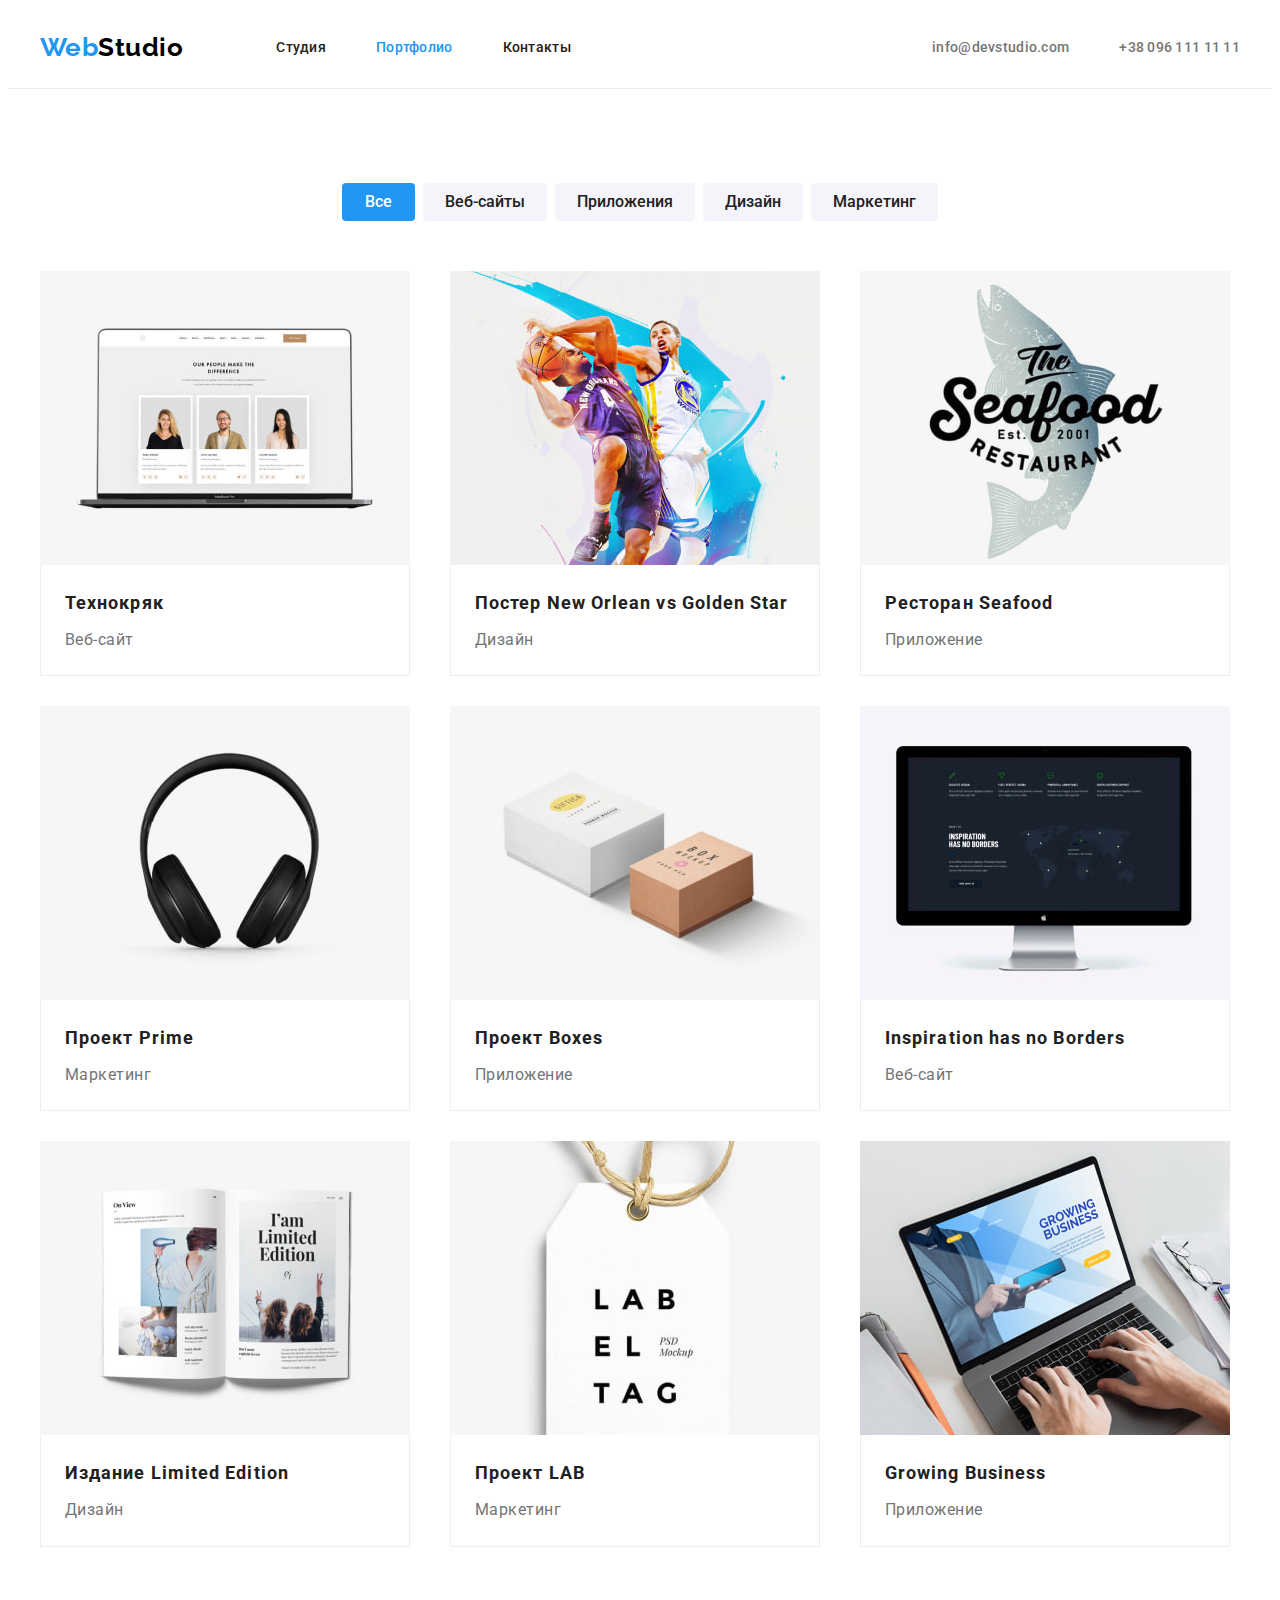
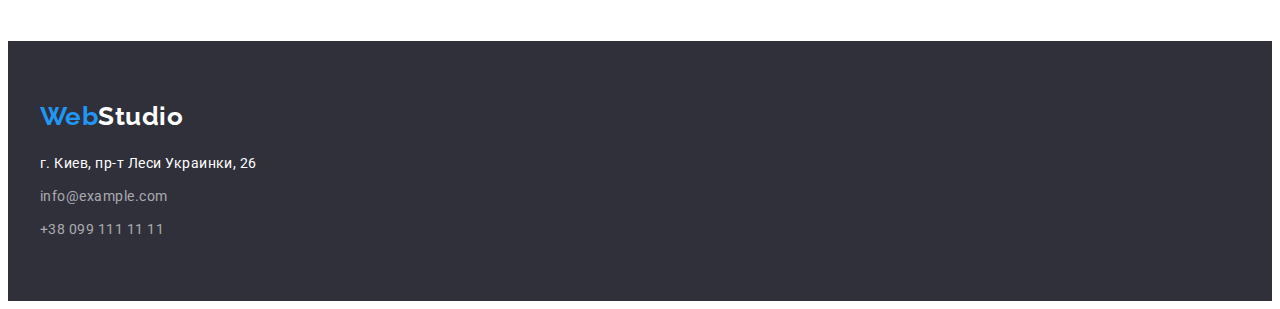
==== portfolio.html @ 5d758981 "start" ====
<!DOCTYPE html>
<html lang="ru">
<head>
    <meta charset="UTF-8">
    <meta http-equiv="X-UA-Compatible" content="IE=edge">
    <meta name="viewport" content="width=device-width, initial-scale=1.0">
    <title>Портфолио</title>
    <link rel="preconnect" href="https://fonts.googleapis.com">
    <link rel="preconnect" href="https://fonts.gstatic.com" crossorigin>
    <link href="https://fonts.googleapis.com/css2?family=Raleway:wght@700&family=Roboto:wght@400;500;700;900&display=swap"
        rel="stylesheet">
    <link rel="stylesheet" href="https://cdnjs.cloudflare.com/ajax/libs/modern-normalize/1.1.0/modern-normalize.min.css"
        integrity="sha512-wpPYUAdjBVSE4KJnH1VR1HeZfpl1ub8YT/NKx4PuQ5NmX2tKuGu6U/JRp5y+Y8XG2tV+wKQpNHVUX03MfMFn9Q=="
        crossorigin="anonymous" referrerpolicy="no-referrer" />
    <link rel="stylesheet" href="./css/styles.css" />
</head>
<body>
    <!--Шапка сайта-->
    <header class="page-header">
        <div class="container header-container">
        <nav class="header-nav">
            <a class="logo logo-header link" lang="en" href="./index.html">Web<span class="logo-studio-header">Studio</span></a>
            <ul class="navi list">
                <li class="navi-list"><a class="navi-port-stud navi-active link" href="./index.html">Студия</a></li>
                <li class="navi-list"><a class="navi-port-port navi-active current link" href="#">Портфолио</a></li>
                <li class="navi-list"><a class="navi-port-cont navi-active navi-cont link" href="#">Контакты</a></li>
            </ul>
        </nav>
        <div class="contact-header-list">
        <ul class="contact list">
            <li class="contact-list"><a class="contact-header link" href="mailto:info@devstudio.com">info@devstudio.com</a></li>
            <li class="contact-list"><a class="contact-header link" href="tel:+380961111111">+38 096 111 11 11</a></li>
        </ul>
        </div>
    </div>
    </header>
    <!--Уникальный контент страницы-->
    <main>
        <section class="section">
            <div class="container">
            <h1 class="visually-hidden">Фильтр портфолио</h1>
            <div class="btn-filter">
            <ul class="btn-list list">
                <li class="btn-item"><button class="btn-all btn-active current" type="button">Все</button></li>
                <li class="btn-item"><button class="btn-web btn-active " type="button">Веб-сайты</button></li>
                <li class="btn-item"><button class="btn-app btn-active" type="button">Приложения</button></li>
                <li class="btn-item"><button class="btn-design btn-active" type="button">Дизайн</button></li>
                <li class="btn-item"><button class="btn-market btn-active " type="button">Маркетинг</button></li>
            </ul>
            </div>
            <ul class="portfolio-list list">
                <li class="portfolio-item">
                    <div class="portfolio-card">
                    <a class="portfolio-list-link link" href="#" target="_blank" rel="noreferrer noopener">                                            
                    <img class="portfolio-list-foto" src="./images/technocryak1.jpg" alt="Команда" width="370">
                    <div class="portfolio-under-foto">
                    <h2 class="portfolio-list-name">Технокряк</h2>
                    <p class="portfolio-list-type">Веб-сайт</p>
                    </div>
                </a>
                </div>
                </li>
                <li class="portfolio-item">
                    <div class="portfolio-card">
                    <a class="portfolio-list-link link" href="#" target="_blank" rel="noreferrer noopener">
                    <img class="portfolio-list-foto" src="./images/neworlean2.jpg" alt="Баскетбол" width="370">
                    <div class="portfolio-under-foto">
                    <h2 class="portfolio-list-name">Постер <span lang="en" >New Orlean vs Golden Star</span></h2>
                    <p class="portfolio-list-type">Дизайн</p>
                    </div>
                </a>
                    </div>
                </li>
                <li class="portfolio-item">
                    <div class="portfolio-card">
                    <a class="portfolio-list-link link" href="#" target="_blank" rel="noreferrer noopener">
                    <img class="portfolio-list-foto" src="./images/seafood3.jpg" alt="Ресторан" width="370">
                    <div class="portfolio-under-foto">
                    <h2 class="portfolio-list-name">Ресторан <span lang="en">Seafood</span> </h2>
                    <p class="portfolio-list-type">Приложение</p>
                    </div>
                </a>
                    </div>
                </li>
                <li class="portfolio-item">
                    <div class="portfolio-card">
                    <a class="portfolio-list-link link" href="#" target="_blank" rel="noreferrer noopener">
                    <img src="./images/prime4.jpg" alt="Наушники" width="370">
                    <div class="portfolio-under-foto">
                    <h2 class="portfolio-list-name">Проект <span lang="en">Prime</span> </h2>                    
                    <p class="portfolio-list-type">Маркетинг</p>
                    </div>
                </a>
                    </div>
                </li>
                <li class="portfolio-item">
                    <div class="portfolio-card">
                    <a class="portfolio-list-link link" href="#" target="_blank" rel="noreferrer noopener">
                    <img class="portfolio-list-foto" src="./images/box5.jpg" alt="Коробка" width="370">
                    <div class="portfolio-under-foto">
                    <h2 class="portfolio-list-name">Проект <span lang="en">Boxes</span> </h2>
                    <p class="portfolio-list-type">Приложение</p>
                    </div>
                </a>
                    </div>
                </li>
                <li class="portfolio-item">
                    <div class="portfolio-card">
                    <a class="portfolio-list-link link" href="#" target="_blank" rel="noreferrer noopener">
                    <img class="portfolio-list-foto" src="./images/inspiration6.jpg" alt="Монитор" width="370">
                    <div class="portfolio-under-foto">
                    <h2 class="portfolio-list-name" lang="en">Inspiration has no Borders</h2>
                    <p class="portfolio-list-type">Веб-сайт</p>
                    </div>
                </a>
                    </div>
                </li>
                <li class="portfolio-item">
                    <div class="portfolio-card">
                    <a class="portfolio-list-link link" href="#" target="_blank" rel="noreferrer noopener">
                    <img class="portfolio-list-foto" src="./images/limited7.jpg" alt="Журнал" width="370">
                    <div class="portfolio-under-foto">
                    <h2 class="portfolio-list-name">Издание <span lang="en">Limited Edition</span> </h2>
                    <p class="portfolio-list-type">Дизайн</p>
                    </div>
                </a>
                </div>
                </li>
                <li class="portfolio-item">
                    <div class="portfolio-card">
                    <a class="portfolio-list-link link" href="#" target="_blank" rel="noreferrer noopener">
                    <img class="portfolio-list-foto" src="./images/lab8.jpg" alt="Бирка" width="370">
                    <div class="portfolio-under-foto">
                    <h2 class="portfolio-list-name">Проект <span lang="en">LAB</span> </h2>
                    <p class="portfolio-list-type">Маркетинг</p>
                    </div>
                </a>
                    </div>
                </li>
                <li class="portfolio-item">
                    <div class="portfolio-card">
                    <a class="portfolio-list-link link" href="#" target="_blank" rel="noreferrer noopener">
                    <img class="portfolio-list-foto" src="./images/growing9.jpg" alt="Ноутбук" width="370">
                    <div class="portfolio-under-foto">
                    <h2 class="portfolio-list-name" lang="en">Growing Business</h2>
                    <p class="portfolio-list-type">Приложение</p>
                    </div>
                </a>
                    </div>
                </li>

            </ul>
            </div>
        </section>
    </main>


    <!--Подвал страницы-->
    <footer>
        <div class="footer-section">
            <div class="container">
            <a class="logo link" lang="en" href="./index.html">Web<span class="logo-studio-footer">Studio</span></a>
            <address>
                <ul class="footer-addr list">
                    <li><a class="location link loc-footer" href="#">г. Киев, пр-т Леси Украинки, 26</a></li>
                    <li><a class="contact-footer link mail-footer" href="mailto:info@example.com">info@example.com</a> </li>
                    <li><a class="contact-footer link" href="tel:+380991111111">+38 099 111 11 11</a></li>
                </ul>
            </address>
            </div>
        </div>
    </footer>    
</body>
</html>
---- css/styles.css ----
:root {
  --primary-color: #212121;
  --secondary-color: #757575;
  --logo-header-color: #000000;
  --title-color: #ffffff;
  --accent-color: #2196f3;
  --btn-color: #188ce8;
  --bkground-color-title: #2f303a;
  --bkground-color-teamandbtn: #f5f4fa;
  --footer-contact-color: rgba(255, 255, 255, 0.6);
  --header-line-color: #ececec;
  --border-portfolio-card: #eeeeee;
  --card-set-gap: 30px;
  --box-shadow: 0px 1px 3px rgba(0, 0, 0, 0.12), 0px 1px 1px rgba(0, 0, 0, 0.14),
    0px 2px 1px rgba(0, 0, 0, 0.2);
  --box-shadow-portfolio: 0px 1px 1px rgba(0, 0, 0, 0.12),
    0px 4px 4px rgba(0, 0, 0, 0.06), 1px 4px 6px rgba(0, 0, 0, 0.16);
}

body {
  font-family: 'Roboto', sans-serif;
  background-color: var(--title-color);
  letter-spacing: 0.03em;
}

/* header section*/

.container {
  width: 1200px;
  padding-left: 15px;
  padding-right: 15px;
  margin: 0 auto;
}
.page-header {
  border-bottom-width: 1px;
  border-bottom-style: solid;
  border-bottom-color: var(--header-line-color);
}

.list {
  padding: 0;
  margin: 0;
  list-style: none;
}
.link {
  text-decoration: none;
}
.logo {
  font-family: 'Raleway', sans-serif;
  font-weight: 700;
  font-size: 26px;
  line-height: 1.2;
}

.logo {
  color: var(--accent-color);
}
.logo-studio-header {
  color: var(--logo-header-color);
}
.logo-studio-header:hover,
.logo-studio-header:focus,
.logo-studio-footer:hover,
.logo-studio-footer:focus {
  color: var(--accent-color);
}

.navi-active,
.contact-header {
  display: block;
  font-style: normal;
  font-weight: 500;
  font-size: 14px;
  line-height: 1.14;
  letter-spacing: 0.02em;
  color: var(--primary-color);
  padding-top: 32px;
  padding-bottom: 32px;
}
.navi-active:hover,
.navi-active:focus,
.navi .navi-stud.current,
.navi .navi-port-port.current {
  color: var(--accent-color);
}

/*.navi .navi-stud.current,
.navi .navi-port-port.current {
  color: var(--accent-color);
}
.navi-stud:visited,
.navi-port-port:visited {
  color: var(--accent-color);
}
.navi-port:hover,
.navi-port-stud:hover,
.navi-port:focus,
.navi-port-stud:focus,
.navi-port-port:hover,
.navi-port-port:focus,
.navi-cont:hover,
.navi-cont:focus {
  color: var(--accent-color);
}
.navi-stud:active,
.navi-port-port:active {
  color: var(--accent-color);
}*/
.logo-header {
  padding-top: 24px;
  padding-bottom: 24px;
  margin-right: 93px;
}
.contact-header {
  color: var(--secondary-color);
}
.contact-header:hover,
.contact-header:focus {
  color: var(--accent-color);
}
.header-container {
  display: flex;
  align-items: center;
}
.header-nav {
  display: flex;
  /*align-items: center;*/
}
.navi {
  display: flex;
  align-items: center;
}
.navi-list:not(:first-child) {
  margin-left: 50px;
}
.contact-header-list {
  display: flex;
  margin-left: auto;
}
/*.contact-list {
  align-items: center;
}*/
.contact-list:not(:last-child) {
  margin-right: 50px;
}
.contact {
  display: flex;
}

/*main studio section*/

.hero {
  display: flex;
  height: 600px;
  align-items: center;
  background-color: var(--bkground-color-title);
  padding-top: 200px;
  padding-bottom: 200px;
}
.hero-title {
  margin-top: 0;
  margin-bottom: 30px;
  font-weight: 900;
  font-size: 44px;
  line-height: 1.36;
  letter-spacing: 0.06em;
  text-transform: uppercase;
  color: var(--title-color);
}
.hero-btn {
  font-family: inherit;
  font-style: normal;
  font-weight: 700;
  font-size: 16px;
  line-height: 1.9;
  align-items: center;
  text-align: center;
  letter-spacing: 0.06em;
  color: var(--title-color);
  background-color: var(--accent-color);
  cursor: pointer;
  border: none;
  border-radius: 4px;
  padding: 10px 32px;
  display: inline-block;
  min-width: 200px;
}
.hero-container {
  max-width: 696px;
  text-align: center;
  /*padding: 200px 0;*/
}
.hero-btn:hover,
.hero-btn:focus {
  background-color: var(--btn-color);
}
/* peculiarities section*/

.visually-hidden {
  position: absolute;
  width: 1px;
  height: 1px;
  margin: -1px;
  padding: 0;
  overflow: hidden;
  border: 0;
  clip: rect(0 0 0 0);
}

.section {
  padding-top: 94px;
  padding-bottom: 94px;
}

.peculiarities {
  margin-top: 0;
  margin-bottom: 10px;
  font-weight: 700;
  font-size: 14px;
  line-height: 1.14;
  text-transform: uppercase;
  color: var(--primary-color);
}
.peculiarities-text {
  margin-top: 0;
  margin-bottom: 0;
  font-weight: normal;
  font-size: 14px;
  line-height: 1.7;
  color: var(--secondary-color);
}
.peculiarities-set {
  display: flex;
  margin-right: calc(-1 * var(--card-set-gap));
}
.peculiarities-set > .peculiarities-list {
  flex-basis: calc(100% / 4 - var(--card-set-gap));
  margin-right: var(--card-set-gap);
}

/* activity section*/

.section-activity {
  padding-bottom: 94px;
}

img {
  display: block;
  max-width: 100%;
  height: auto;
}

.activity,
.team-title {
  margin-top: 0;
  margin-bottom: 50px;
  font-weight: 700;
  font-size: 36px;
  line-height: 1.16;
  color: var(--primary-color);
  text-align: center;
}
.activity-set {
  display: flex;
  margin-right: calc(-1 * var(--card-set-gap));
}
.activity-set > .activity-list {
  flex-basis: calc(100% / 3 - var(--card-set-gap));
  margin-right: var(--card-set-gap);
}

/* team section*/

.team-section {
  background-color: var(--bkground-color-teamandbtn);
  padding-top: 94px;
  padding-bottom: 94px;
}

.surname {
  margin-top: 0;
  margin-bottom: 10px;
  font-weight: 500;
  font-size: 16px;
  line-height: 1.19;
  color: var(--primary-color);
  text-align: center;
}
.position {
  margin-top: 0;
  margin-bottom: 0;
  font-weight: normal;
  font-size: 16px;
  line-height: 1.19;
  color: var(--secondary-color);
  text-align: center;
}

.team-set {
  display: flex;
  margin-right: calc(-1 * var(--card-set-gap));
}
.team-set > .team-list {
  flex-basis: calc(100% / 3 - var(--card-set-gap));
  margin-right: var(--card-set-gap);
}

.team-card-content {
  padding: 30px 0;
}
.team-card {
  background: var(--title-color);
  box-shadow: var(--box-shadow);
  border-radius: 0px 0px 4px 4px;
}
/* footer section*/

.footer-section {
  padding-top: 60px;
  padding-bottom: 60px;
  background-color: var(--bkground-color-title);
}
.logo-studio-footer {
  color: var(--title-color);
}
.footer-section .logo {
  display: inline-block;
  margin-bottom: 20px;
}

.location,
.contact-footer {
  display: inline-block;
  font-style: normal;
  font-weight: 400;
  font-size: 14px;
  line-height: 1.7;
  color: var(--title-color);
}
.contact-footer {
  color: var(--footer-contact-color);
}
.contact-footer:hover,
.contact-footer:focus {
  color: var(--accent-color);
}

.loc-footer,
.mail-footer {
  margin-bottom: 9px;
}

/*main portfolio section*/

/*botton section*/

.btn-filter {
  margin-bottom: 50px;
}

.btn-active {
  font-family: inherit;
  font-weight: 500;
  font-size: 16px;
  line-height: 1.6;
  text-align: center;
  color: var(--primary-color);
  background-color: var(--bkground-color-teamandbtn);
  border: none;
  cursor: pointer;
  border-radius: 4px;
  padding: 6px 22px;
  display: inline-block;
  min-width: 73px;
}
/*.btn-all {
  min-width: 73px;
}
.btn-web {
  min-width: 128px;
}
.btn-app {
  min-width: 145px;
}
.btn-design {
  min-width: 103px;
.btn-market {
  min-width: 130px;
}*/

.btn-active:hover,
.btn-active:focus {
  color: var(--title-color);
  background-color: var(--accent-color);
}
.btn-list .btn-all.current {
  color: var(--title-color);
  background-color: var(--accent-color);
}
.btn-list {
  display: flex;
  justify-content: center;
}
.btn-item:not(:last-child) {
  margin-right: 8px;
}

/* cards section*/

.portfolio-list-name {
  margin-top: 0;
  margin-bottom: 4px;
  font-style: normal;
  font-weight: bold;
  font-size: 18px;
  line-height: 2;
  letter-spacing: 0.06em;
  color: var(--primary-color);
}

.portfolio-list-link {
  text-decoration: none;
  display: inline-block;
}

.portfolio-list-type {
  margin: 0;
  font-style: normal;
  font-weight: normal;
  font-size: 16px;
  line-height: 1.9;
  color: var(--secondary-color);
}
.portfolio-list {
  display: flex;
  flex-wrap: wrap;
  margin-top: calc(-1 * var(--card-set-gap));
  margin-left: calc(-1 * var(--card-set-gap));
}
.portfolio-list > .portfolio-item {
  display: flex;
  flex-basis: calc(100% / 3 - var(--card-set-gap));
  margin-top: var(--card-set-gap);
  margin-left: var(--card-set-gap);
}
.portfolio-under-foto {
  padding: 20px 24px;
  border: 1px solid var(--border-portfolio-card);
  border-top: none;
}
.portfolio-card:hover,
.portfolio-card:focus {
  box-shadow: var(--box-shadow-portfolio);
}
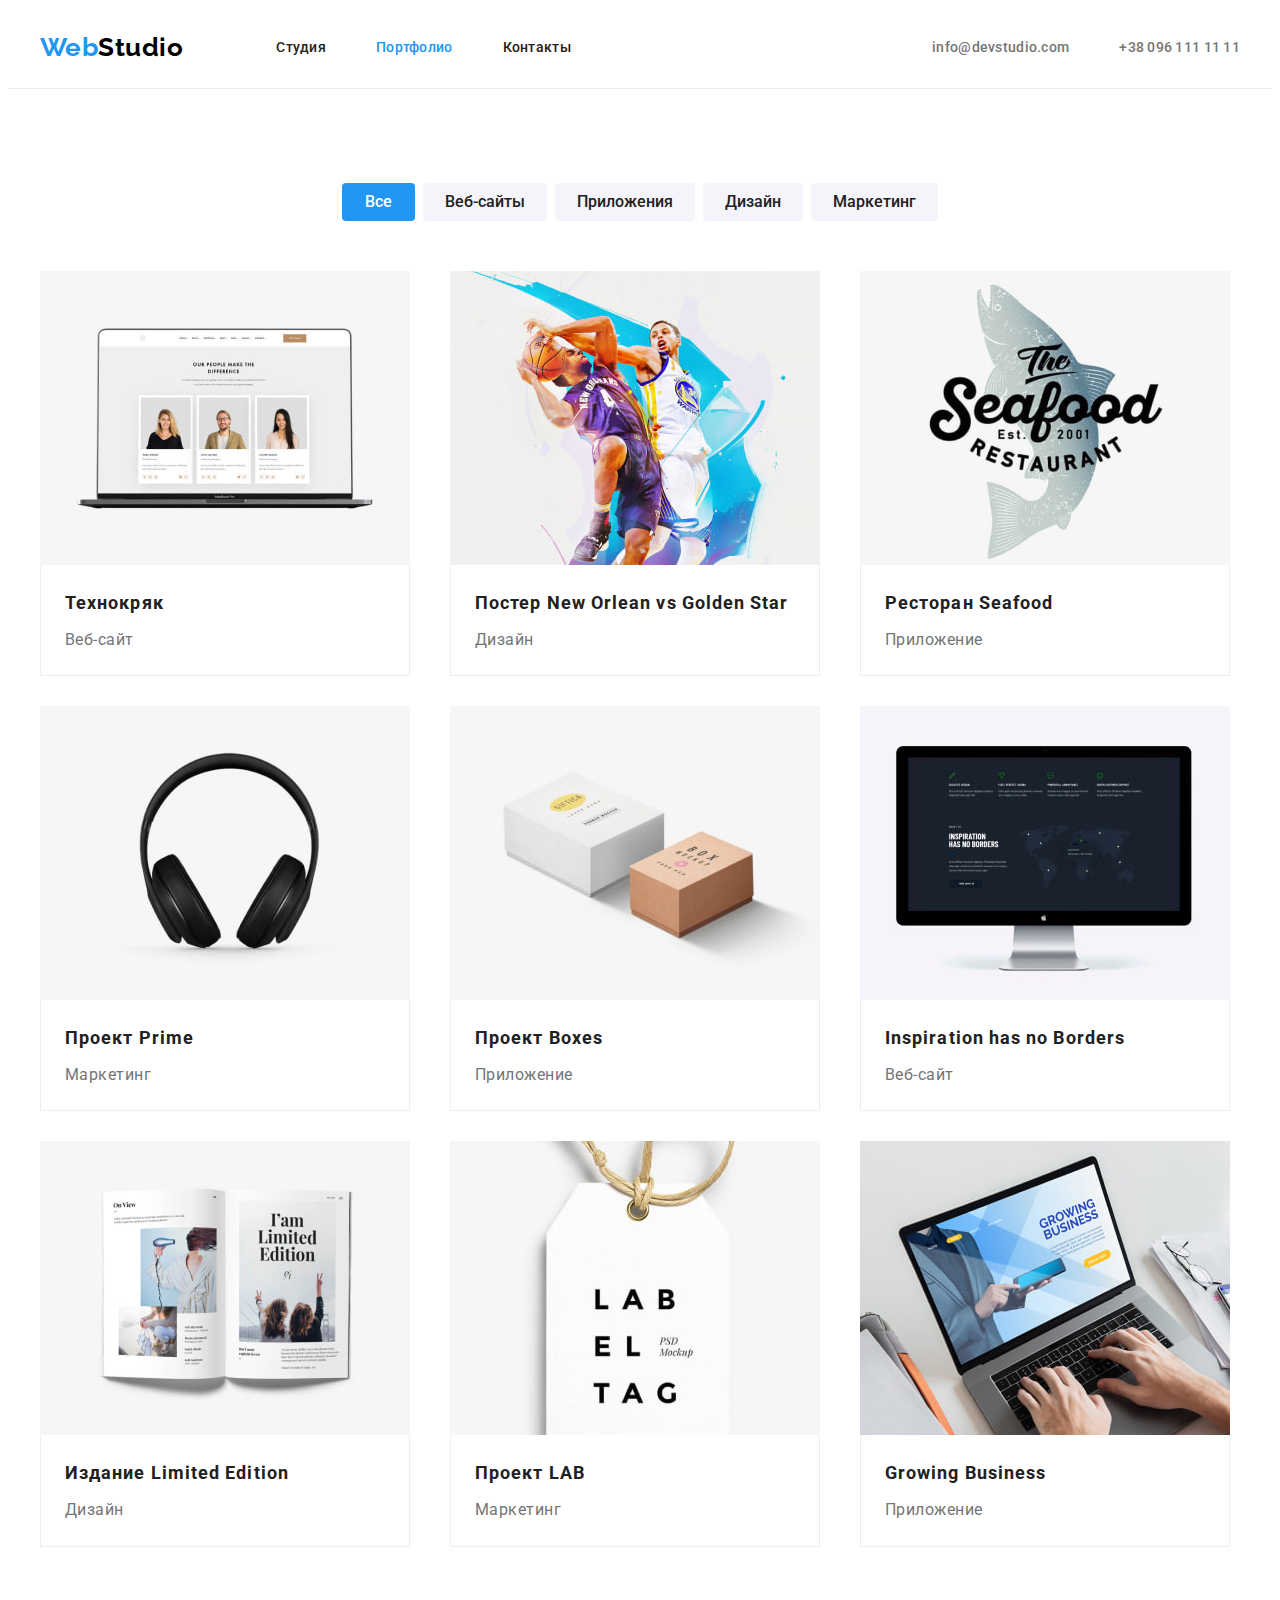
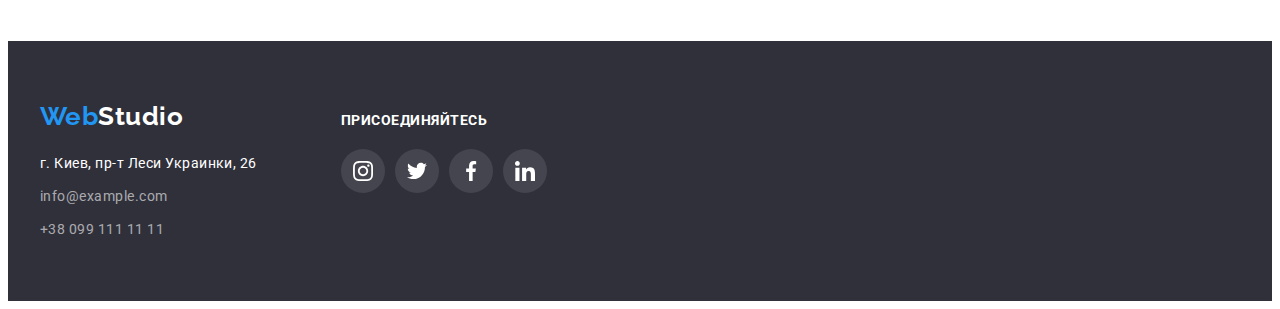
==== commit 1d97585e: "adds the final footer" ====
--- a/portfolio.html
+++ b/portfolio.html
@@ -159,16 +159,55 @@
     <footer>
         <div class="footer-section">
             <div class="container">
-            <a class="logo link" lang="en" href="./index.html">Web<span class="logo-studio-footer">Studio</span></a>
-            <address>
-                <ul class="footer-addr list">
-                    <li><a class="location link loc-footer" href="#">г. Киев, пр-т Леси Украинки, 26</a></li>
-                    <li><a class="contact-footer link mail-footer" href="mailto:info@example.com">info@example.com</a> </li>
-                    <li><a class="contact-footer link" href="tel:+380991111111">+38 099 111 11 11</a></li>
-                </ul>
-            </address>
+                <div class="contact-section-footer-general">
+                    <div class="contact-section-footer">
+                        <a class="logo link" lang="en" href="./index.html">Web<span
+                                class="logo-studio-footer">Studio</span></a>
+                        <address>
+                            <ul class="footer-addr list">
+                                <li><a class="location link loc-footer" href="#">г. Киев, пр-т Леси Украинки, 26</a></li>
+                                <li><a class="contact-footer link mail-footer"
+                                        href="mailto:info@example.com">info@example.com</a> </li>
+                                <li><a class="contact-footer link" href="tel:+380991111111">+38 099 111 11 11</a></li>
+                            </ul>
+                        </address>
+                    </div>
+                    <div class="join-contact-section">
+                        <p class="join">Присоединяйтесь</p>
+                        <ul class="team-item team-social list">
+                            <li class="social-item">
+                                <a href="" class="social-link social-footer-link link"><svg
+                                        class="social-icon footer-social-icon">
+                                        <use href="./images/sprite.svg#icon-instagram"></use>
+                                    </svg></a>
+                            </li>
+                            <li class="social-item">
+                                <a href="" class="social-link social-footer-link link"><svg
+                                        class="social-icon footer-social-icon">
+                                        <use href="./images/sprite.svg#icon-twitter"></use>
+                                    </svg></a>
+                            </li>
+                            <li class="social-item">
+                                <a href="" class="social-link social-footer-link link"><svg
+                                        class="social-icon footer-social-icon">
+                                        <use href="./images/sprite.svg#icon-facebook"></use>
+                                    </svg></a>
+                            </li>
+                            <li class="social-item">
+                                <a href="" class="social-link social-footer-link link"><svg
+                                        class="social-icon footer-social-icon">
+                                        <use href="./images/sprite.svg#icon-linkedin"></use>
+                                    </svg></a>
+                            </li>
+                        </ul>
+    
+    
+                    </div>
+                </div>
+    
             </div>
         </div>
-    </footer>    
-</body>
-</html>+    </footer>
+    </body>
+    
+    </html>--- a/css/styles.css
+++ b/css/styles.css
@@ -6,7 +6,10 @@
   --accent-color: #2196f3;
   --btn-color: #188ce8;
   --bkground-color-title: #2f303a;
+  --bkground-color-title-second: #c4c4c4;
   --bkground-color-teamandbtn: #f5f4fa;
+  --social-icon-color: #afb1b8;
+  --footer-icon-bcgcolor: #44454e;
   --footer-contact-color: rgba(255, 255, 255, 0.6);
   --header-line-color: #ececec;
   --border-portfolio-card: #eeeeee;
@@ -152,11 +155,22 @@
 .hero {
   display: flex;
   height: 600px;
-  align-items: center;
+  max-width: 1600px;
+  margin: 0 auto;
   background-color: var(--bkground-color-title);
+  background-image: linear-gradient(
+      to right,
+      rgba(47, 48, 58, 0.4),
+      rgba(47, 48, 58, 0.4)
+    ),
+    url(../images/Fotohero.jpg);
+  background-repeat: no-repeat;
+  background-position: center;
+  background-size: cover;
   padding-top: 200px;
   padding-bottom: 200px;
 }
+
 .hero-title {
   margin-top: 0;
   margin-bottom: 30px;
@@ -188,7 +202,6 @@
 .hero-container {
   max-width: 696px;
   text-align: center;
-  /*padding: 200px 0;*/
 }
 .hero-btn:hover,
 .hero-btn:focus {
@@ -288,7 +301,7 @@
 }
 .position {
   margin-top: 0;
-  margin-bottom: 0;
+  margin-bottom: 16px;
   font-weight: normal;
   font-size: 16px;
   line-height: 1.19;
@@ -306,10 +319,57 @@
 }
 
 .team-card-content {
-  padding: 30px 0;
+  padding: 30px 32px;
+}
+.social-item {
+  height: 44px;
+  width: 44px;
+}
+.social-link {
+  height: 100%;
+  width: 100%;
+  display: block;
+  border-radius: 50%;
+  background-color: var(--title-color);
+  display: flex;
+  align-items: center;
+  justify-content: center;
+}
+.social-link:hover,
+.social-link:focus {
+  background-color: var(--accent-color);
+}
+.social-link:hover .social-icon-hover,
+.social-link:focus .social-icon-hover {
+  fill: var(--title-color);
+}
+.social-link:focus {
+  background-color: var(--accent-color);
+}
+.team-social {
+  display: flex;
+  justify-content: center;
+}
+.social-item + .social-item {
+  margin-left: 10px;
+}
+.social-icon {
+  width: 20px;
+  height: 20px;
+  fill: var(--social-icon-color);
+}
+.social-footer-link {
+  background-color: var(--footer-icon-bcgcolor);
+}
+.social-footer-link:hover,
+.social-footer-link:focus {
+  background-color: var(--accent-color);
+}
+.footer-social-icon {
+  fill: var(--title-color);
 }
 .team-card {
-  background: var(--title-color);
+  background-color: var(--title-color);
   box-shadow: var(--box-shadow);
   border-radius: 0px 0px 4px 4px;
 }
@@ -330,7 +390,7 @@
 
 .location,
 .contact-footer {
-  display: inline-block;
+  display: block;
   font-style: normal;
   font-weight: 400;
   font-size: 14px;
@@ -348,6 +408,27 @@
 .loc-footer,
 .mail-footer {
   margin-bottom: 9px;
+}
+.join {
+  font-weight: 700;
+  font-style: normal;
+  font-size: 14px;
+  line-height: 1.14;
+  text-transform: uppercase;
+  color: var(--title-color);
+  margin: 0 0 20px 0;
+}
+.contact-section-footer-general {
+  display: flex;
+  align-items: baseline;
+}
+.contact-section-footer {
+  width: 231px;
+  margin-right: 70px;
+}
+.join-contact-section {
+  width: 206px;
+  margin: 0;
 }
 
 /*main portfolio section*/
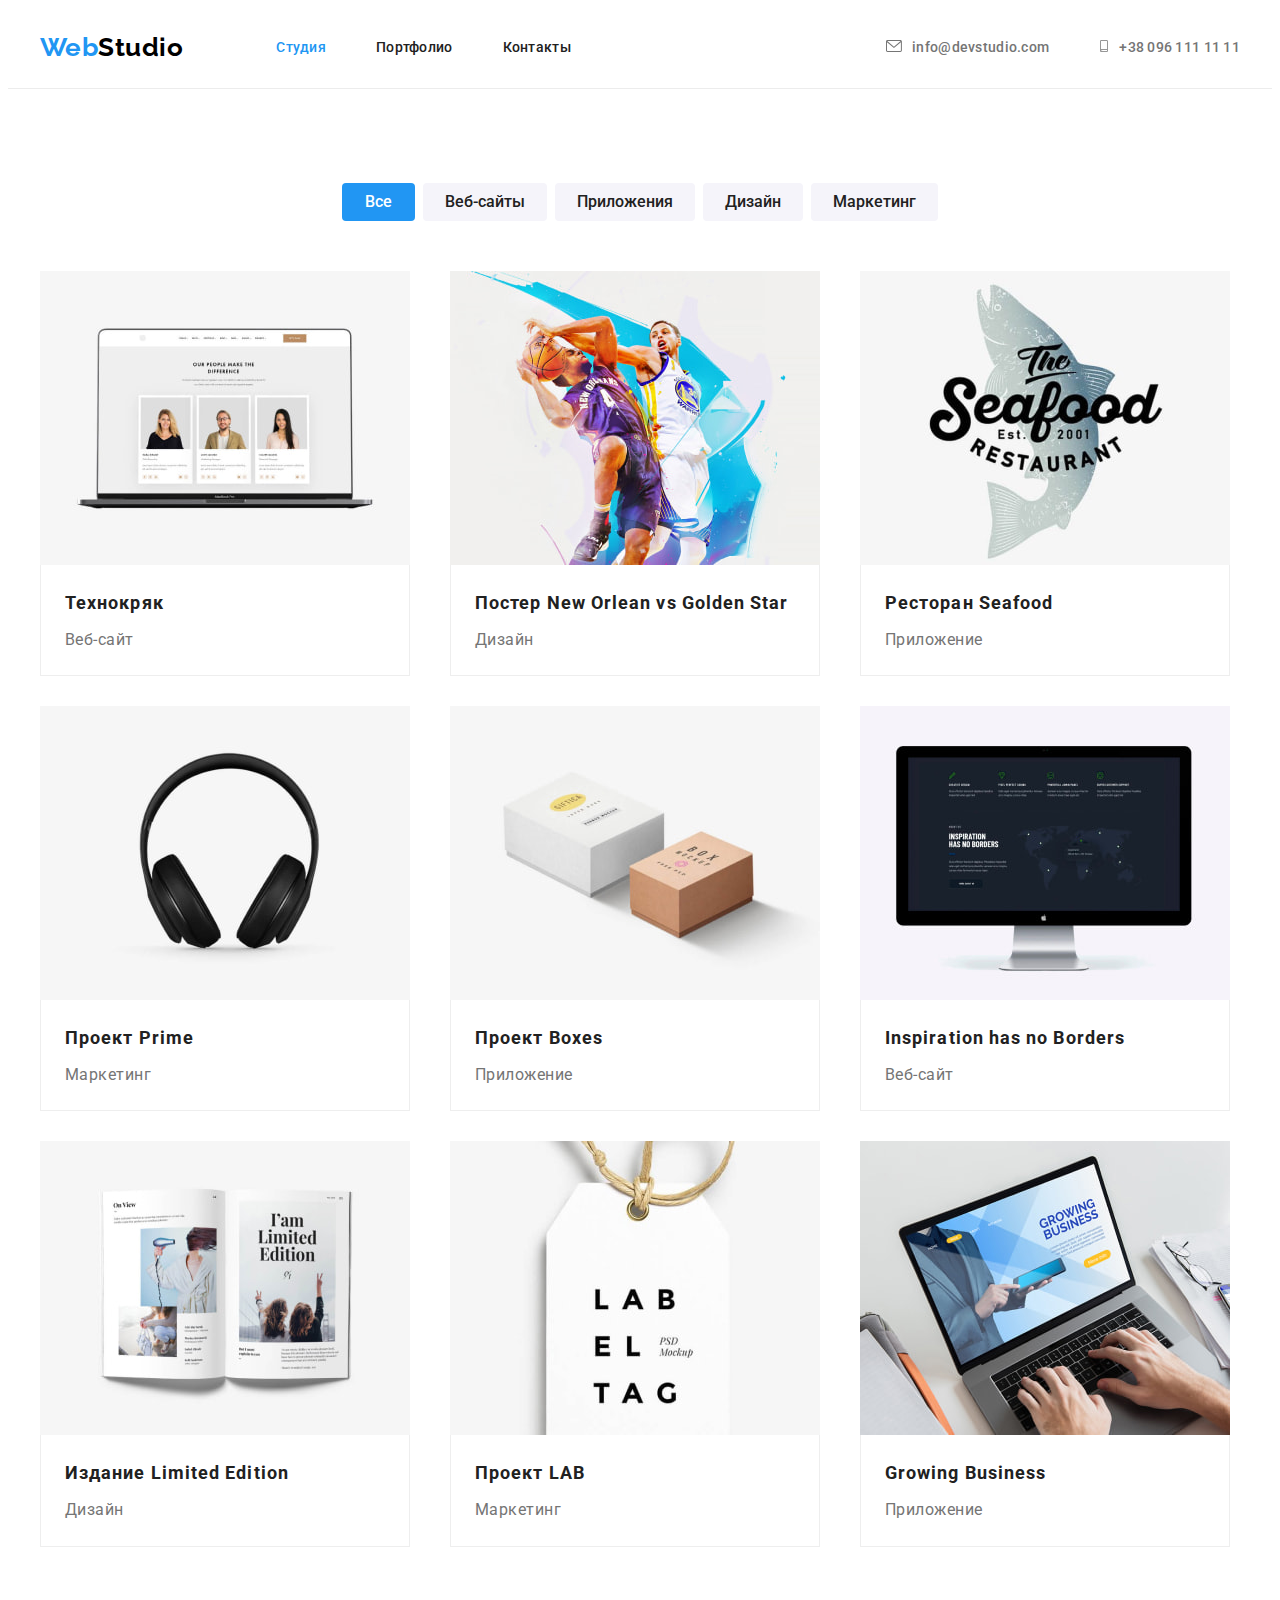
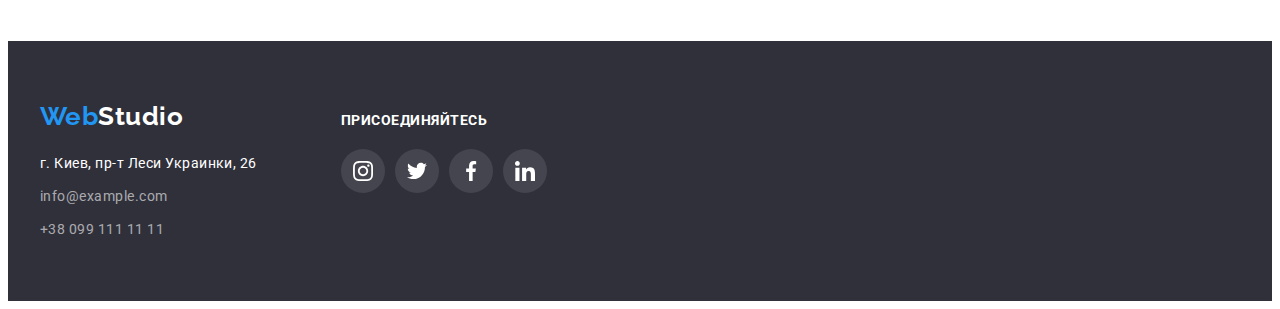
==== commit be8180fc: "ready for check" ====
--- a/portfolio.html
+++ b/portfolio.html
@@ -18,21 +18,28 @@
     <!--Шапка сайта-->
     <header class="page-header">
         <div class="container header-container">
-        <nav class="header-nav">
-            <a class="logo logo-header link" lang="en" href="./index.html">Web<span class="logo-studio-header">Studio</span></a>
-            <ul class="navi list">
-                <li class="navi-list"><a class="navi-port-stud navi-active link" href="./index.html">Студия</a></li>
-                <li class="navi-list"><a class="navi-port-port navi-active current link" href="#">Портфолио</a></li>
-                <li class="navi-list"><a class="navi-port-cont navi-active navi-cont link" href="#">Контакты</a></li>
-            </ul>
-        </nav>
-        <div class="contact-header-list">
-        <ul class="contact list">
-            <li class="contact-list"><a class="contact-header link" href="mailto:info@devstudio.com">info@devstudio.com</a></li>
-            <li class="contact-list"><a class="contact-header link" href="tel:+380961111111">+38 096 111 11 11</a></li>
-        </ul>
+            <nav class="header-nav">
+                <a class="logo logo-header link" lang="en" href="./index.html">Web<span
+                        class="logo-studio-header">Studio</span></a>
+                <ul class="navi list">
+                    <li class="navi-list"><a class="navi-stud navi-active current link" href="">Студия</a></li>
+                    <li class="navi-list"><a class="navi-port navi-active link" href="./portfolio.html">Портфолио</a></li>
+                    <li class="navi-list"><a class="navi-cont navi-active link" href="">Контакты</a></li>
+                </ul>
+            </nav>
+            <div class="contact-header-list">
+                <ul class="contact list">
+                    <li class="contact-list"><a class="contact-header link" href="mailto:info@devstudio.com"><svg
+                                class="header-icon-envelope">
+                                <use href="./images/sprite.svg#icon-envelope"></use>
+                            </svg>info@devstudio.com</a></li>
+                    <li class="contact-list"><a class="contact-header link" href="tel:+380961111111"><svg
+                                class="header-icon-smartphone">
+                                <use href="./images/sprite.svg#icon-smartphone"></use>
+                            </svg>+38 096 111 11 11</a></li>
+                </ul>
+            </div>
         </div>
-    </div>
     </header>
     <!--Уникальный контент страницы-->
     <main>
--- a/css/styles.css
+++ b/css/styles.css
@@ -18,6 +18,8 @@
     0px 2px 1px rgba(0, 0, 0, 0.2);
   --box-shadow-portfolio: 0px 1px 1px rgba(0, 0, 0, 0.12),
     0px 4px 4px rgba(0, 0, 0, 0.06), 1px 4px 6px rgba(0, 0, 0, 0.16);
+  --btn-shadow-porfolio: 0px 3px 1px rgba(0, 0, 0, 0.1),
+    0px 1px 2px rgba(0, 0, 0, 0.08), 0px 2px 2px rgba(0, 0, 0, 0.12);
 }
 
 body {
@@ -149,7 +151,21 @@
 .contact {
   display: flex;
 }
-
+.header-icon-envelope {
+  width: 16px;
+  height: 12px;
+  margin-right: 10px;
+}
+
+.header-icon-smartphone {
+  width: 10px;
+  height: 12px;
+  margin-right: 10px;
+}
+.header-icon-envelope,
+.header-icon-smartphone {
+  fill: currentColor;
+}
 /*main studio section*/
 
 .hero {
@@ -224,7 +240,17 @@
   padding-top: 94px;
   padding-bottom: 94px;
 }
-
+.peculiarities-img {
+  width: 270px;
+  height: 120px;
+  background-color: var(--bkground-color-teamandbtn);
+  border-radius: 4px;
+  padding: 25px 100px;
+}
+.peculiarities-icon {
+  width: 70px;
+  height: 70px;
+}
 .peculiarities {
   margin-top: 0;
   margin-bottom: 10px;
@@ -264,7 +290,8 @@
 }
 
 .activity,
-.team-title {
+.team-title,
+.customers-title {
   margin-top: 0;
   margin-bottom: 50px;
   font-weight: 700;
@@ -343,9 +370,7 @@
 .social-link:focus .social-icon-hover {
   fill: var(--title-color);
 }
-.social-link:focus {
-  background-color: var(--accent-color);
-}
+
 .team-social {
   display: flex;
   justify-content: center;
@@ -373,6 +398,40 @@
   box-shadow: var(--box-shadow);
   border-radius: 0px 0px 4px 4px;
 }
+
+/* regular customers section*/
+
+.customers-list {
+  display: flex;
+  margin-right: calc(-1 * var(--card-set-gap));
+}
+.customers-list > .customers-item {
+  flex-basis: calc(100% / 6 - var(--card-set-gap));
+  margin-right: var(--card-set-gap);
+}
+.customers-link {
+  display: block;
+  width: 170px;
+  height: 92px;
+  padding: 16px 32px;
+  border: 1px solid var(--social-icon-color);
+  color: var(--social-icon-color);
+}
+.customers-link:hover,
+.customers-link:focus {
+  color: var(--accent-color);
+  border-color: var(--accent-color);
+}
+.customers-icon {
+  width: 106px;
+  height: 60px;
+  fill: var(--social-icon-color);
+}
+.customers-link:hover .customers-icon-hover,
+.customers-link:focus .customers-icon-hover {
+  fill: var(--accent-color);
+}
+
 /* footer section*/
 
 .footer-section {
@@ -473,6 +532,7 @@
 .btn-active:focus {
   color: var(--title-color);
   background-color: var(--accent-color);
+  box-shadow: var(--btn-shadow-porfolio);
 }
 .btn-list .btn-all.current {
   color: var(--title-color);
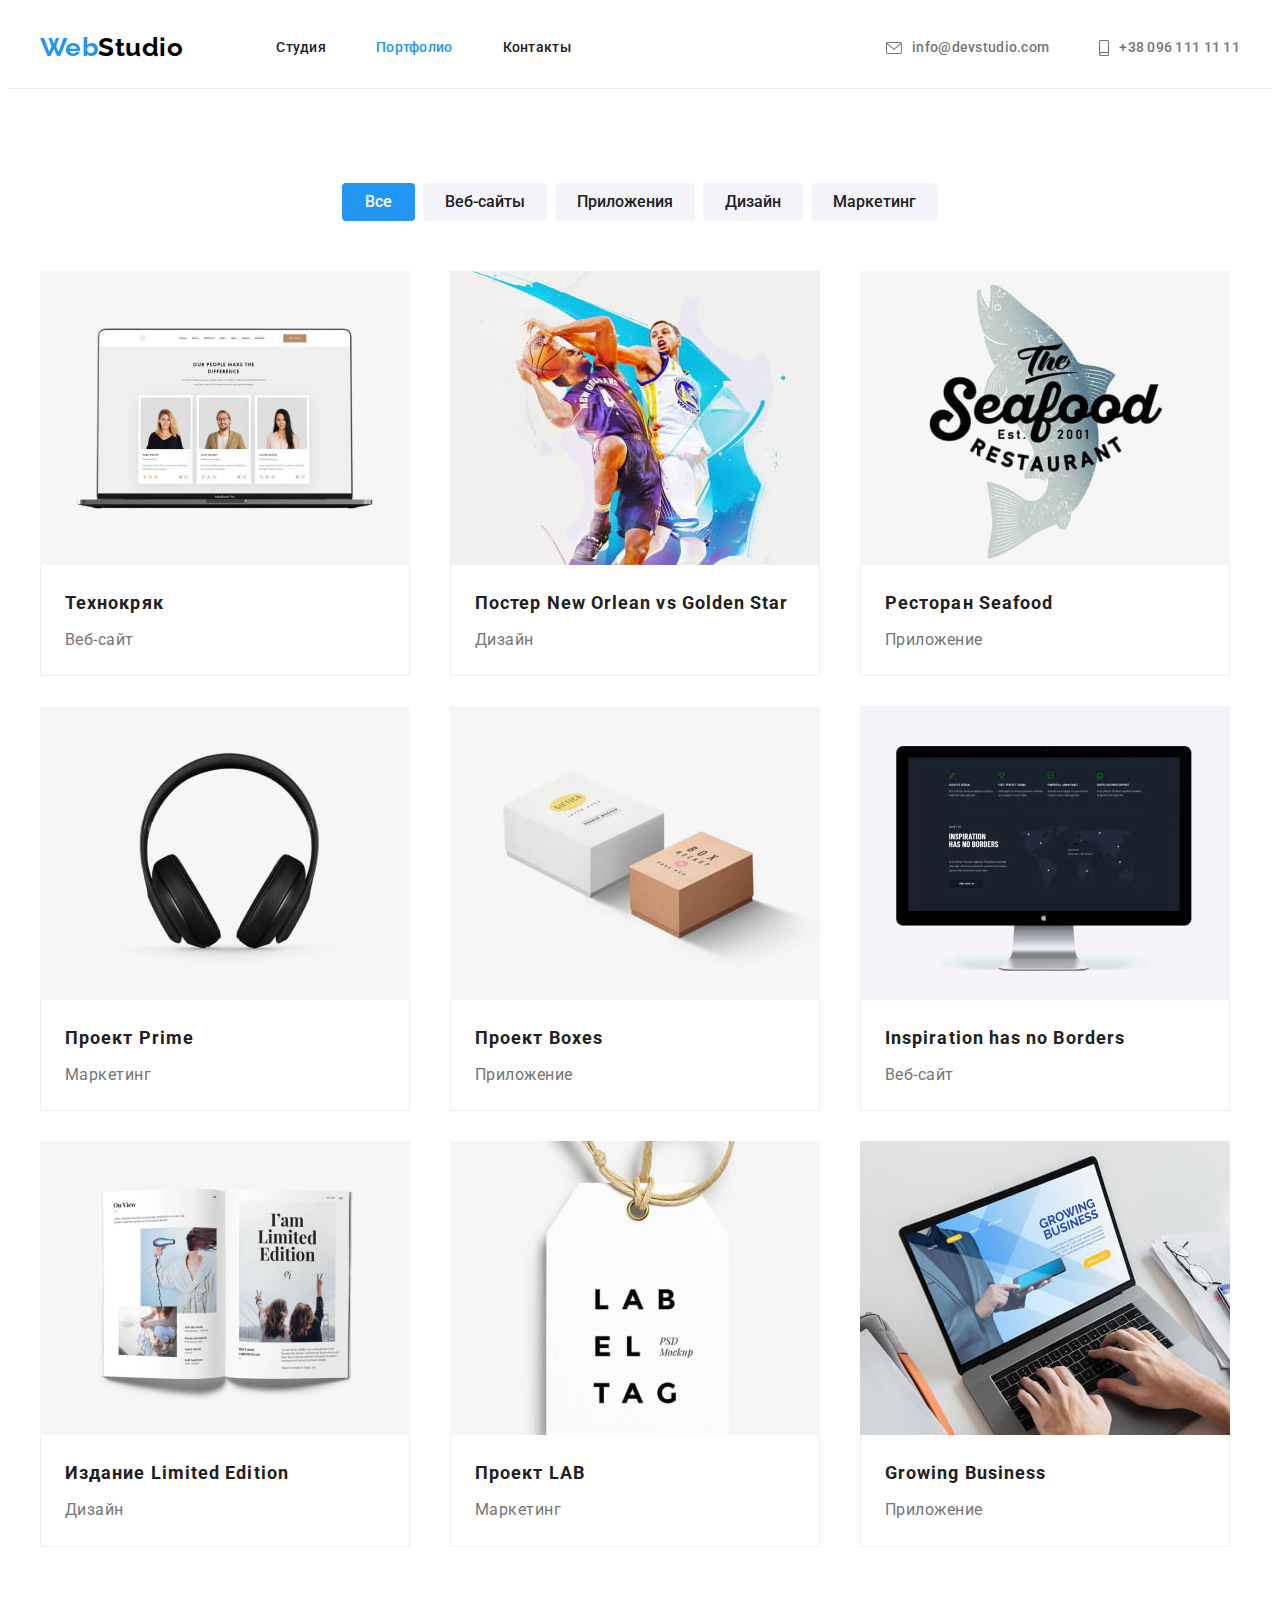
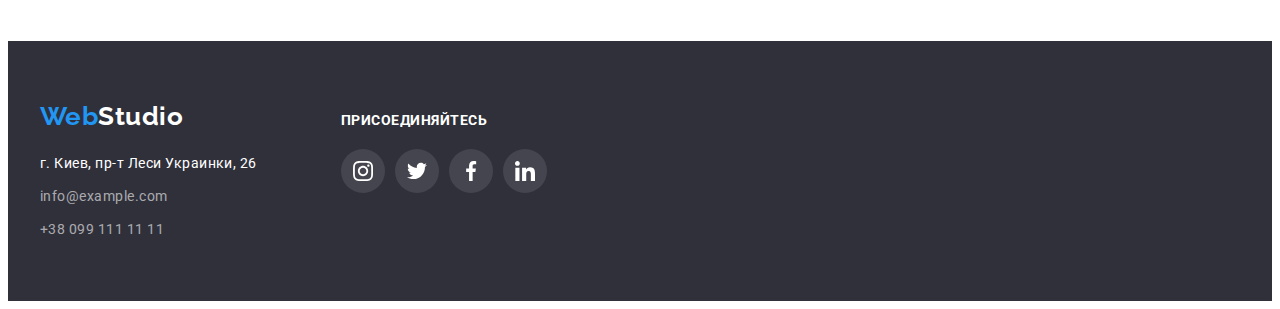
==== commit 7ee114db: "after check" ====
--- a/portfolio.html
+++ b/portfolio.html
@@ -22,8 +22,8 @@
                 <a class="logo logo-header link" lang="en" href="./index.html">Web<span
                         class="logo-studio-header">Studio</span></a>
                 <ul class="navi list">
-                    <li class="navi-list"><a class="navi-stud navi-active current link" href="">Студия</a></li>
-                    <li class="navi-list"><a class="navi-port navi-active link" href="./portfolio.html">Портфолио</a></li>
+                    <li class="navi-list"><a class="navi-port-stud navi-active link" href="./index.html">Студия</a></li>
+                    <li class="navi-list"><a class="navi-port-port navi-active current link" href="#">Портфолио</a></li>
                     <li class="navi-list"><a class="navi-cont navi-active link" href="">Контакты</a></li>
                 </ul>
             </nav>
@@ -46,18 +46,15 @@
         <section class="section">
             <div class="container">
             <h1 class="visually-hidden">Фильтр портфолио</h1>
-            <div class="btn-filter">
-            <ul class="btn-list list">
+                       <ul class="btn-list list">
                 <li class="btn-item"><button class="btn-all btn-active current" type="button">Все</button></li>
                 <li class="btn-item"><button class="btn-web btn-active " type="button">Веб-сайты</button></li>
                 <li class="btn-item"><button class="btn-app btn-active" type="button">Приложения</button></li>
                 <li class="btn-item"><button class="btn-design btn-active" type="button">Дизайн</button></li>
                 <li class="btn-item"><button class="btn-market btn-active " type="button">Маркетинг</button></li>
             </ul>
-            </div>
-            <ul class="portfolio-list list">
-                <li class="portfolio-item">
-                    <div class="portfolio-card">
+                       <ul class="portfolio-list list">
+                <li class="portfolio-item">
                     <a class="portfolio-list-link link" href="#" target="_blank" rel="noreferrer noopener">                                            
                     <img class="portfolio-list-foto" src="./images/technocryak1.jpg" alt="Команда" width="370">
                     <div class="portfolio-under-foto">
@@ -65,10 +62,8 @@
                     <p class="portfolio-list-type">Веб-сайт</p>
                     </div>
                 </a>
-                </div>
                 </li>
                 <li class="portfolio-item">
-                    <div class="portfolio-card">
                     <a class="portfolio-list-link link" href="#" target="_blank" rel="noreferrer noopener">
                     <img class="portfolio-list-foto" src="./images/neworlean2.jpg" alt="Баскетбол" width="370">
                     <div class="portfolio-under-foto">
@@ -76,10 +71,8 @@
                     <p class="portfolio-list-type">Дизайн</p>
                     </div>
                 </a>
-                    </div>
-                </li>
-                <li class="portfolio-item">
-                    <div class="portfolio-card">
+                    </li>
+                <li class="portfolio-item">
                     <a class="portfolio-list-link link" href="#" target="_blank" rel="noreferrer noopener">
                     <img class="portfolio-list-foto" src="./images/seafood3.jpg" alt="Ресторан" width="370">
                     <div class="portfolio-under-foto">
@@ -87,10 +80,8 @@
                     <p class="portfolio-list-type">Приложение</p>
                     </div>
                 </a>
-                    </div>
-                </li>
-                <li class="portfolio-item">
-                    <div class="portfolio-card">
+                    </li>
+                <li class="portfolio-item">
                     <a class="portfolio-list-link link" href="#" target="_blank" rel="noreferrer noopener">
                     <img src="./images/prime4.jpg" alt="Наушники" width="370">
                     <div class="portfolio-under-foto">
@@ -98,10 +89,8 @@
                     <p class="portfolio-list-type">Маркетинг</p>
                     </div>
                 </a>
-                    </div>
-                </li>
-                <li class="portfolio-item">
-                    <div class="portfolio-card">
+                    </li>
+                <li class="portfolio-item">
                     <a class="portfolio-list-link link" href="#" target="_blank" rel="noreferrer noopener">
                     <img class="portfolio-list-foto" src="./images/box5.jpg" alt="Коробка" width="370">
                     <div class="portfolio-under-foto">
@@ -109,10 +98,8 @@
                     <p class="portfolio-list-type">Приложение</p>
                     </div>
                 </a>
-                    </div>
-                </li>
-                <li class="portfolio-item">
-                    <div class="portfolio-card">
+                    </li>
+                <li class="portfolio-item">
                     <a class="portfolio-list-link link" href="#" target="_blank" rel="noreferrer noopener">
                     <img class="portfolio-list-foto" src="./images/inspiration6.jpg" alt="Монитор" width="370">
                     <div class="portfolio-under-foto">
@@ -120,10 +107,8 @@
                     <p class="portfolio-list-type">Веб-сайт</p>
                     </div>
                 </a>
-                    </div>
-                </li>
-                <li class="portfolio-item">
-                    <div class="portfolio-card">
+                    </li>
+                <li class="portfolio-item">
                     <a class="portfolio-list-link link" href="#" target="_blank" rel="noreferrer noopener">
                     <img class="portfolio-list-foto" src="./images/limited7.jpg" alt="Журнал" width="370">
                     <div class="portfolio-under-foto">
@@ -131,10 +116,8 @@
                     <p class="portfolio-list-type">Дизайн</p>
                     </div>
                 </a>
-                </div>
                 </li>
                 <li class="portfolio-item">
-                    <div class="portfolio-card">
                     <a class="portfolio-list-link link" href="#" target="_blank" rel="noreferrer noopener">
                     <img class="portfolio-list-foto" src="./images/lab8.jpg" alt="Бирка" width="370">
                     <div class="portfolio-under-foto">
@@ -142,10 +125,8 @@
                     <p class="portfolio-list-type">Маркетинг</p>
                     </div>
                 </a>
-                    </div>
-                </li>
-                <li class="portfolio-item">
-                    <div class="portfolio-card">
+                   </li>
+                <li class="portfolio-item">
                     <a class="portfolio-list-link link" href="#" target="_blank" rel="noreferrer noopener">
                     <img class="portfolio-list-foto" src="./images/growing9.jpg" alt="Ноутбук" width="370">
                     <div class="portfolio-under-foto">
@@ -153,8 +134,7 @@
                     <p class="portfolio-list-type">Приложение</p>
                     </div>
                 </a>
-                    </div>
-                </li>
+                    </li>
 
             </ul>
             </div>
--- a/css/styles.css
+++ b/css/styles.css
@@ -72,7 +72,8 @@
 
 .navi-active,
 .contact-header {
-  display: block;
+  display: flex;
+  align-items: center;
   font-style: normal;
   font-weight: 500;
   font-size: 14px;
@@ -159,7 +160,7 @@
 
 .header-icon-smartphone {
   width: 10px;
-  height: 12px;
+  height: 16px;
   margin-right: 10px;
 }
 .header-icon-envelope,
@@ -243,9 +244,12 @@
 .peculiarities-img {
   width: 270px;
   height: 120px;
+  display: flex;
+  align-items: center;
+  justify-content: center;
   background-color: var(--bkground-color-teamandbtn);
   border-radius: 4px;
-  padding: 25px 100px;
+  margin-bottom: var(--card-set-gap);
 }
 .peculiarities-icon {
   width: 70px;
@@ -403,29 +407,34 @@
 
 .customers-list {
   display: flex;
+  justify-content: center;
   margin-right: calc(-1 * var(--card-set-gap));
 }
 .customers-list > .customers-item {
   flex-basis: calc(100% / 6 - var(--card-set-gap));
   margin-right: var(--card-set-gap);
 }
-.customers-link {
-  display: block;
+.customers-item {
   width: 170px;
   height: 92px;
-  padding: 16px 32px;
+}
+.customers-link {
+  width: 100%;
+  height: 100%;
   border: 1px solid var(--social-icon-color);
-  color: var(--social-icon-color);
-}
-.customers-link:hover,
-.customers-link:focus {
-  color: var(--accent-color);
-  border-color: var(--accent-color);
+  border-radius: 4px;
+  display: flex;
+  align-items: center;
+  justify-content: center;
 }
 .customers-icon {
   width: 106px;
   height: 60px;
   fill: var(--social-icon-color);
+}
+.customers-link:hover,
+.customers-link:focus {
+  border-color: var(--accent-color);
 }
 .customers-link:hover .customers-icon-hover,
 .customers-link:focus .customers-icon-hover {
@@ -493,10 +502,6 @@
 /*main portfolio section*/
 
 /*botton section*/
-
-.btn-filter {
-  margin-bottom: 50px;
-}
 
 .btn-active {
   font-family: inherit;
@@ -541,6 +546,7 @@
 .btn-list {
   display: flex;
   justify-content: center;
+  margin-bottom: 50px;
 }
 .btn-item:not(:last-child) {
   margin-right: 8px;
@@ -589,7 +595,7 @@
   border: 1px solid var(--border-portfolio-card);
   border-top: none;
 }
-.portfolio-card:hover,
-.portfolio-card:focus {
+.portfolio-list-link:hover,
+.portfolio-list-link:focus {
   box-shadow: var(--box-shadow-portfolio);
 }
